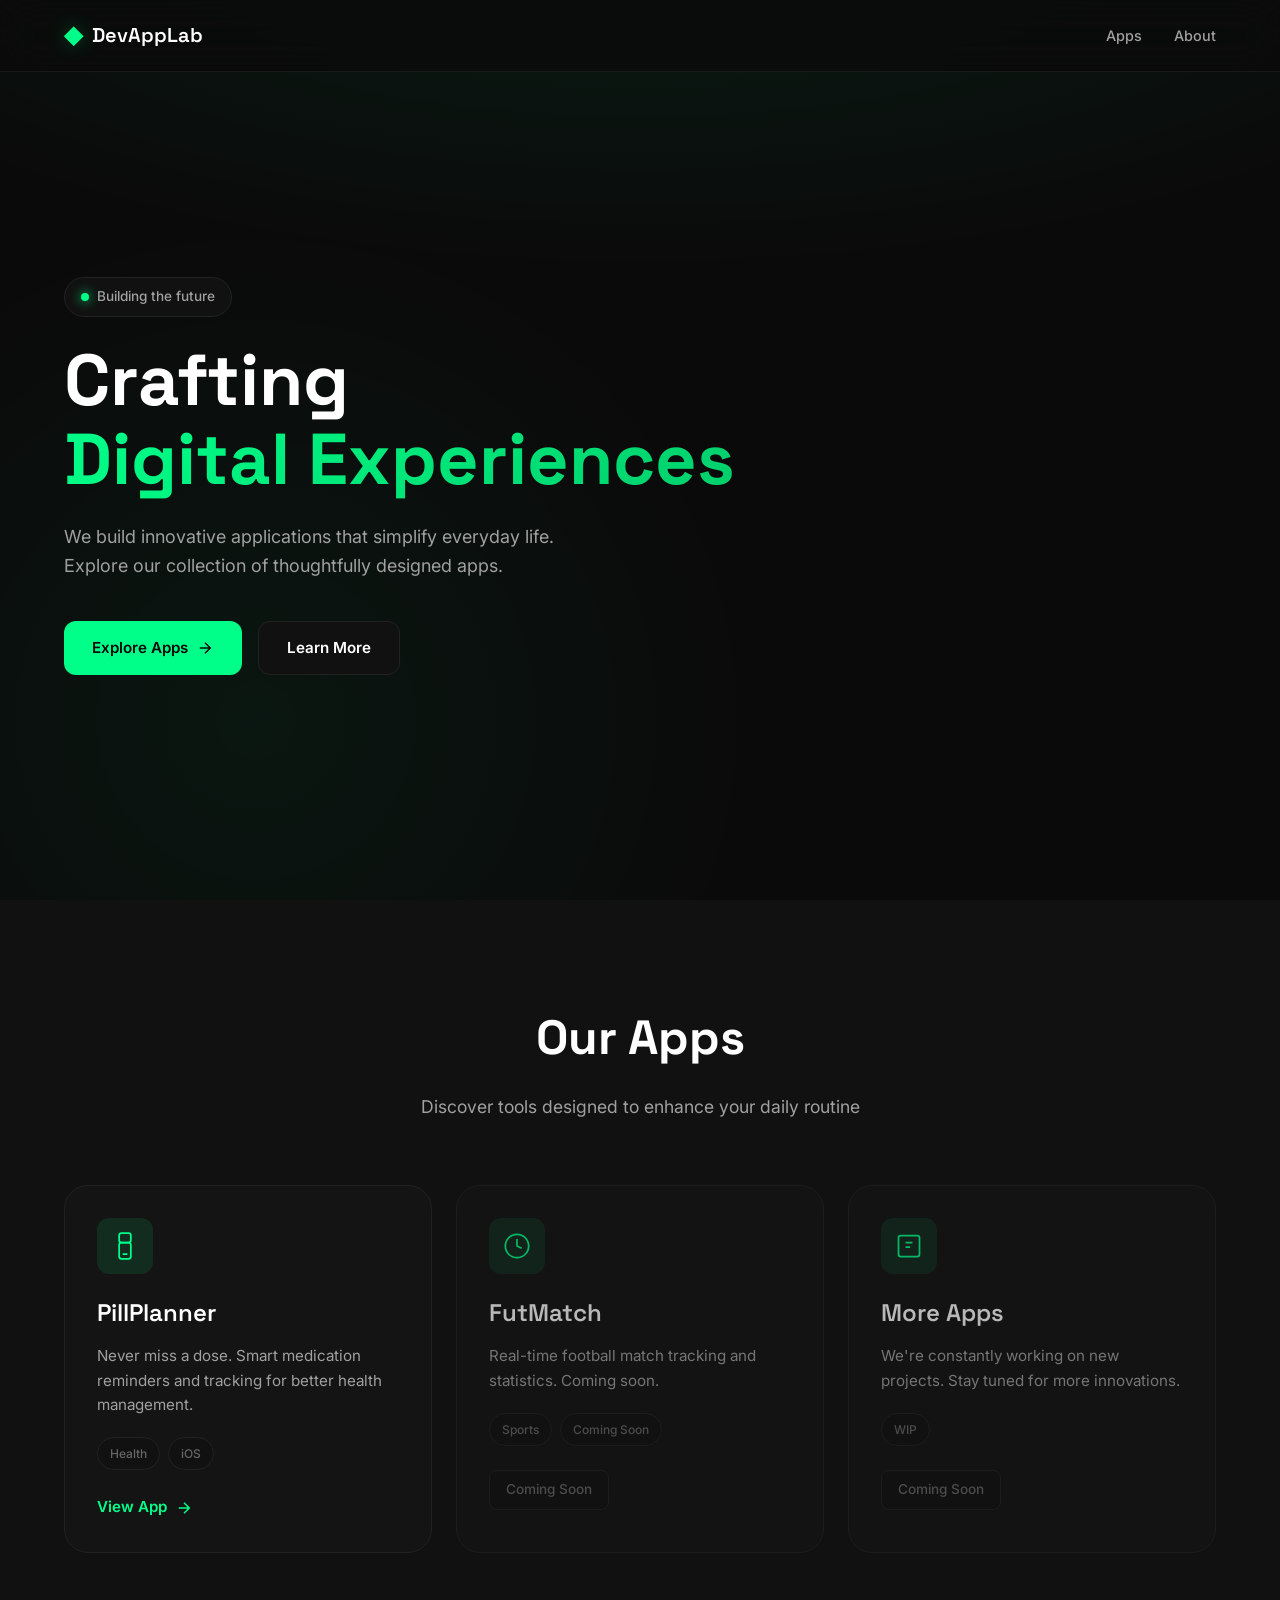
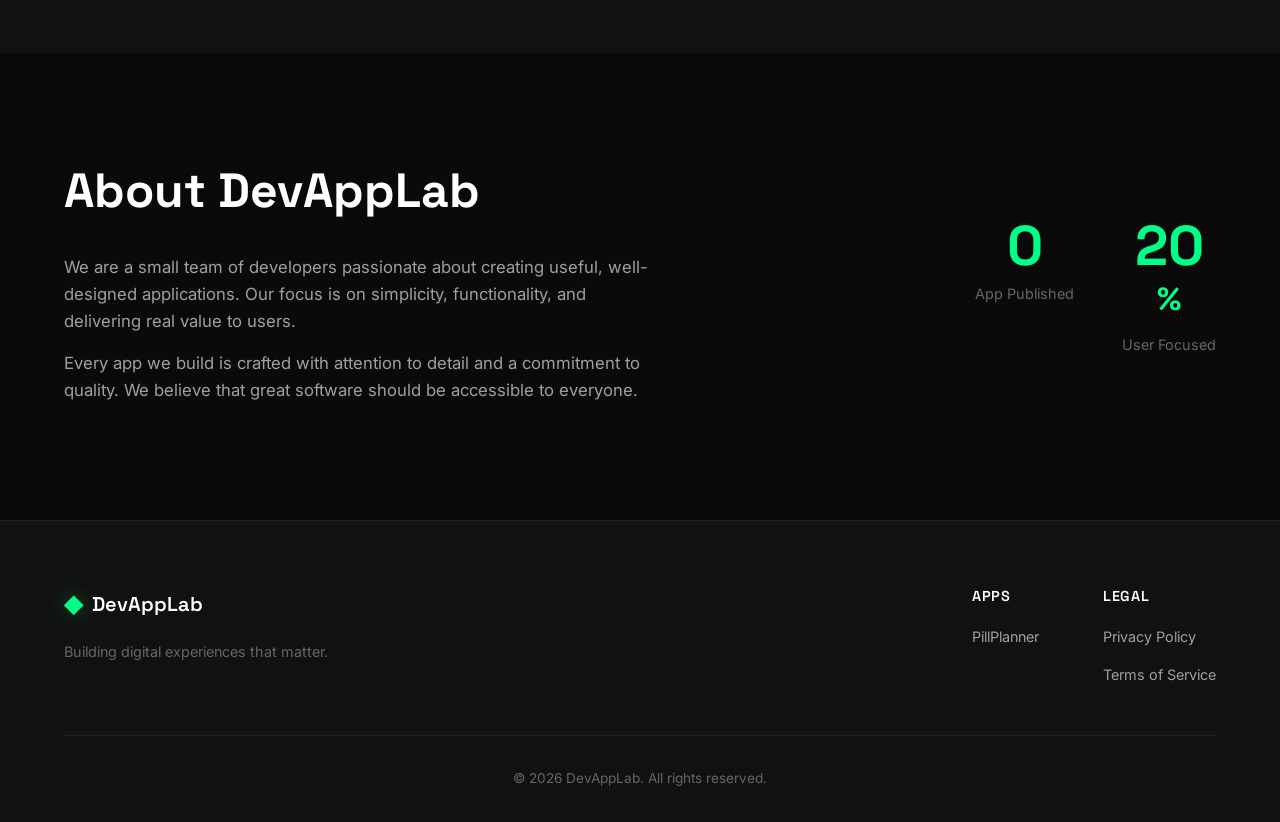
==== docs/index.html @ f52c8cb2 "Add files via upload" ====
<!DOCTYPE html>
<html lang="en">
<head>
    <meta charset="UTF-8">
    <meta name="viewport" content="width=device-width, initial-scale=1.0">
    <meta name="description" content="DevAppLab - Innovative apps for everyday life">
    <meta name="theme-color" content="#0a0a0a">
    <title>DevAppLab</title>
    <link rel="preconnect" href="https://fonts.googleapis.com">
    <link rel="preconnect" href="https://fonts.gstatic.com" crossorigin>
    <link href="https://fonts.googleapis.com/css2?family=Inter:wght@300;400;500;600;700&family=Space+Grotesk:wght@400;500;600;700&display=swap" rel="stylesheet">
    <link rel="stylesheet" href="css/styles.css">
</head>
<body>
    <header class="header">
        <nav class="nav container">
            <a href="/" class="logo">
                <span class="logo-icon">◆</span>
                <span class="logo-text">DevAppLab</span>
            </a>
            <ul class="nav-links">
                <li><a href="#apps" class="nav-link">Apps</a></li>
                <li><a href="#about" class="nav-link">About</a></li>
            </ul>
            <button class="nav-toggle" aria-label="Toggle navigation" aria-expanded="false">
                <span class="hamburger"></span>
            </button>
        </nav>
    </header>

    <main>
        <section class="hero">
            <div class="hero-bg"></div>
            <div class="container">
                <div class="hero-content">
                    <span class="hero-badge">
                        <span class="badge-dot"></span>
                        Building the future
                    </span>
                    <h1 class="hero-title">
                        <span class="title-main">Crafting</span>
                        <span class="title-accent">Digital Experiences</span>
                    </h1>
                    <p class="hero-description">
                        We build innovative applications that simplify everyday life. 
                        Explore our collection of thoughtfully designed apps.
                    </p>
                    <div class="hero-actions">
                        <a href="#apps" class="btn btn-primary">
                            <span>Explore Apps</span>
                            <svg class="btn-icon" viewBox="0 0 24 24" fill="none" stroke="currentColor" stroke-width="2">
                                <path d="M5 12h14M12 5l7 7-7 7"/>
                            </svg>
                        </a>
                        <a href="#about" class="btn btn-secondary">Learn More</a>
                    </div>
                </div>
            </div>
        </section>

        <section id="apps" class="apps">
            <div class="container">
                <div class="section-header">
                    <h2 class="section-title">Our Apps</h2>
                    <p class="section-subtitle">Discover tools designed to enhance your daily routine</p>
                </div>
                <div class="apps-grid">
                    <article class="app-card">
                        <div class="app-card-glow"></div>
                        <div class="app-card-content">
                            <div class="app-icon">
                                <svg viewBox="0 0 24 24" fill="none" stroke="currentColor" stroke-width="1.5">
                                    <path d="M9 1a2 2 0 0 0-2 2v4a2 2 0 0 0 2 2h6a2 2 0 0 0 2-2V3a2 2 0 0 0-2-2H9z"/>
                                    <path d="M9 9a2 2 0 0 0-2 2v10a2 2 0 0 0 2 2h6a2 2 0 0 0 2-2V11a2 2 0 0 0-2-2H9z"/>
                                    <path d="M10 19h4"/>
                                </svg>
                            </div>
                            <h3 class="app-name">PillPlanner</h3>
                            <p class="app-description">
                                Never miss a dose. Smart medication reminders and tracking for better health management.
                            </p>
                            <div class="app-tags">
                                <span class="tag">Health</span>
                                <span class="tag">iOS</span>
                            </div>
                            <a href="apps/pillplanner/" class="app-link">
                                <span>View App</span>
                                <svg viewBox="0 0 24 24" fill="none" stroke="currentColor" stroke-width="2">
                                    <path d="M5 12h14M12 5l7 7-7 7"/>
                                </svg>
                            </a>
                        </div>
                    </article>

                    <article class="app-card coming-soon">
                        <div class="app-card-glow"></div>
                        <div class="app-card-content">
                            <div class="app-icon">
                                <svg viewBox="0 0 24 24" fill="none" stroke="currentColor" stroke-width="1.5">
                                    <circle cx="12" cy="12" r="10"/>
                                    <path d="M12 6v6l4 2"/>
                                </svg>
                            </div>
                            <h3 class="app-name">FutMatch</h3>
                            <p class="app-description">
                                Real-time football match tracking and statistics. Coming soon.
                            </p>
                            <div class="app-tags">
                                <span class="tag">Sports</span>
                                <span class="tag">Coming Soon</span>
                            </div>
                            <span class="app-soon-badge">Coming Soon</span>
                        </div>
                    </article>

                    <article class="app-card coming-soon">
                        <div class="app-card-glow"></div>
                        <div class="app-card-content">
                            <div class="app-icon">
                                <svg viewBox="0 0 24 24" fill="none" stroke="currentColor" stroke-width="1.5">
                                    <rect x="3" y="3" width="18" height="18" rx="2"/>
                                    <path d="M9 9h6M9 13h4"/>
                                </svg>
                            </div>
                            <h3 class="app-name">More Apps</h3>
                            <p class="app-description">
                                We're constantly working on new projects. Stay tuned for more innovations.
                            </p>
                            <div class="app-tags">
                                <span class="tag">WIP</span>
                            </div>
                            <span class="app-soon-badge">Coming Soon</span>
                        </div>
                    </article>
                </div>
            </div>
        </section>

        <section id="about" class="about">
            <div class="container">
                <div class="about-content">
                    <div class="about-text">
                        <h2 class="section-title">About DevAppLab</h2>
                        <p class="about-description">
                            We are a small team of developers passionate about creating useful, 
                            well-designed applications. Our focus is on simplicity, functionality, 
                            and delivering real value to users.
                        </p>
                        <p class="about-description">
                            Every app we build is crafted with attention to detail and a commitment 
                            to quality. We believe that great software should be accessible to everyone.
                        </p>
                    </div>
                    <div class="about-stats">
                        <div class="stat">
                            <span class="stat-number" data-count="1">0</span>
                            <span class="stat-label">App Published</span>
                        </div>
                        <div class="stat">
                            <span class="stat-number" data-count="100">0</span>
                            <span class="stat-suffix">%</span>
                            <span class="stat-label">User Focused</span>
                        </div>
                    </div>
                </div>
            </div>
        </section>
    </main>

    <footer class="footer">
        <div class="container">
            <div class="footer-content">
                <div class="footer-brand">
                    <a href="/" class="logo">
                        <span class="logo-icon">◆</span>
                        <span class="logo-text">DevAppLab</span>
                    </a>
                    <p class="footer-tagline">Building digital experiences that matter.</p>
                </div>
                <div class="footer-links">
                    <div class="footer-column">
                        <h4 class="footer-heading">Apps</h4>
                        <ul>
                            <li><a href="apps/pillplanner/">PillPlanner</a></li>
                        </ul>
                    </div>
                    <div class="footer-column">
                        <h4 class="footer-heading">Legal</h4>
                        <ul>
                            <li><a href="apps/pillplanner/privacy.html">Privacy Policy</a></li>
                            <li><a href="apps/pillplanner/terms.html">Terms of Service</a></li>
                        </ul>
                    </div>
                </div>
            </div>
            <div class="footer-bottom">
                <p class="copyright">&copy; 2026 DevAppLab. All rights reserved.</p>
            </div>
        </div>
    </footer>

    <script src="js/main.js"></script>
</body>
</html>
---- docs/css/styles.css ----
:root {
    --color-bg: #0a0a0a;
    --color-bg-secondary: #111111;
    --color-bg-tertiary: #1a1a1a;
    --color-bg-card: #141414;
    
    --color-primary: #00ff88;
    --color-primary-dim: rgba(0, 255, 136, 0.1);
    --color-primary-glow: rgba(0, 255, 136, 0.3);
    
    --color-text: #ffffff;
    --color-text-secondary: #a0a0a0;
    --color-text-muted: #666666;
    
    --color-border: #222222;
    --color-border-subtle: #1a1a1a;
    
    --font-display: 'Space Grotesk', sans-serif;
    --font-body: 'Inter', sans-serif;
    
    --container-width: 1200px;
    --header-height: 72px;
    
    --radius-sm: 8px;
    --radius-md: 12px;
    --radius-lg: 16px;
    --radius-xl: 24px;
    
    --transition-fast: 150ms ease;
    --transition-base: 250ms ease;
    --transition-slow: 400ms ease;
}

*, *::before, *::after {
    margin: 0;
    padding: 0;
    box-sizing: border-box;
}

html {
    scroll-behavior: smooth;
}

body {
    font-family: var(--font-body);
    font-size: 16px;
    line-height: 1.6;
    color: var(--color-text);
    background-color: var(--color-bg);
    -webkit-font-smoothing: antialiased;
    -moz-osx-font-smoothing: grayscale;
}

a {
    color: inherit;
    text-decoration: none;
}

ul {
    list-style: none;
}

img {
    max-width: 100%;
    height: auto;
    display: block;
}

.container {
    width: 100%;
    max-width: var(--container-width);
    margin: 0 auto;
    padding: 0 24px;
}

.header {
    position: fixed;
    top: 0;
    left: 0;
    right: 0;
    height: var(--header-height);
    background: rgba(10, 10, 10, 0.8);
    backdrop-filter: blur(20px);
    -webkit-backdrop-filter: blur(20px);
    border-bottom: 1px solid var(--color-border-subtle);
    z-index: 1000;
}

.nav {
    display: flex;
    align-items: center;
    justify-content: space-between;
    height: 100%;
}

.logo {
    display: flex;
    align-items: center;
    gap: 10px;
    font-family: var(--font-display);
    font-weight: 600;
    font-size: 1.25rem;
}

.logo-icon {
    color: var(--color-primary);
    font-size: 1.5rem;
    text-shadow: 0 0 20px var(--color-primary-glow);
}

.nav-links {
    display: flex;
    align-items: center;
    gap: 32px;
}

.nav-link {
    font-size: 0.9rem;
    font-weight: 500;
    color: var(--color-text-secondary);
    transition: color var(--transition-fast);
}

.nav-link:hover {
    color: var(--color-primary);
}

.nav-toggle {
    display: none;
    width: 32px;
    height: 32px;
    background: none;
    border: none;
    cursor: pointer;
    position: relative;
}

.hamburger {
    display: block;
    width: 20px;
    height: 2px;
    background: var(--color-text);
    position: absolute;
    left: 50%;
    top: 50%;
    transform: translate(-50%, -50%);
    transition: background var(--transition-fast);
}

.hamburger::before,
.hamburger::after {
    content: '';
    display: block;
    width: 20px;
    height: 2px;
    background: var(--color-text);
    position: absolute;
    left: 0;
    transition: transform var(--transition-fast);
}

.hamburger::before {
    top: -6px;
}

.hamburger::after {
    bottom: -6px;
}

.nav-toggle[aria-expanded="true"] .hamburger {
    background: transparent;
}

.nav-toggle[aria-expanded="true"] .hamburger::before {
    transform: translateY(6px) rotate(45deg);
}

.nav-toggle[aria-expanded="true"] .hamburger::after {
    transform: translateY(-6px) rotate(-45deg);
}

.hero {
    position: relative;
    min-height: 100vh;
    display: flex;
    align-items: center;
    padding: calc(var(--header-height) + 60px) 0 80px;
    overflow: hidden;
}

.hero-bg {
    position: absolute;
    inset: 0;
    background: 
        radial-gradient(ellipse 80% 50% at 50% -20%, var(--color-primary-dim), transparent),
        radial-gradient(circle at 20% 80%, rgba(0, 255, 136, 0.05) 0%, transparent 40%);
    pointer-events: none;
}

.hero-content {
    max-width: 720px;
    position: relative;
    z-index: 1;
}

.hero-badge {
    display: inline-flex;
    align-items: center;
    gap: 8px;
    padding: 8px 16px;
    background: var(--color-bg-secondary);
    border: 1px solid var(--color-border);
    border-radius: 100px;
    font-size: 0.85rem;
    font-weight: 500;
    color: var(--color-text-secondary);
    margin-bottom: 24px;
}

.badge-dot {
    width: 8px;
    height: 8px;
    background: var(--color-primary);
    border-radius: 50%;
    box-shadow: 0 0 12px var(--color-primary);
    animation: pulse 2s ease-in-out infinite;
}

@keyframes pulse {
    0%, 100% { opacity: 1; }
    50% { opacity: 0.5; }
}

.hero-title {
    font-family: var(--font-display);
    font-size: clamp(2.5rem, 6vw, 4.5rem);
    font-weight: 700;
    line-height: 1.1;
    margin-bottom: 24px;
}

.title-main {
    display: block;
    color: var(--color-text);
}

.title-accent {
    display: block;
    background: linear-gradient(135deg, var(--color-primary) 0%, #00cc6a 100%);
    -webkit-background-clip: text;
    -webkit-text-fill-color: transparent;
    background-clip: text;
}

.hero-description {
    font-size: 1.125rem;
    color: var(--color-text-secondary);
    margin-bottom: 40px;
    max-width: 540px;
}

.hero-actions {
    display: flex;
    flex-wrap: wrap;
    gap: 16px;
}

.btn {
    display: inline-flex;
    align-items: center;
    gap: 8px;
    padding: 14px 28px;
    font-family: var(--font-body);
    font-size: 0.95rem;
    font-weight: 600;
    border-radius: var(--radius-md);
    border: none;
    cursor: pointer;
    transition: all var(--transition-base);
}

.btn-primary {
    background: var(--color-primary);
    color: var(--color-bg);
}

.btn-primary:hover {
    box-shadow: 0 0 30px var(--color-primary-glow);
    transform: translateY(-2px);
}

.btn-icon {
    width: 18px;
    height: 18px;
}

.btn-secondary {
    background: var(--color-bg-secondary);
    color: var(--color-text);
    border: 1px solid var(--color-border);
}

.btn-secondary:hover {
    background: var(--color-bg-tertiary);
    border-color: var(--color-text-muted);
}

.apps {
    padding: 100px 0;
    background: var(--color-bg-secondary);
}

.section-header {
    text-align: center;
    margin-bottom: 64px;
}

.section-title {
    font-family: var(--font-display);
    font-size: clamp(2rem, 4vw, 3rem);
    font-weight: 700;
    margin-bottom: 16px;
}

.section-subtitle {
    font-size: 1.1rem;
    color: var(--color-text-secondary);
    max-width: 500px;
    margin: 0 auto;
}

.apps-grid {
    display: grid;
    grid-template-columns: repeat(auto-fit, minmax(320px, 1fr));
    gap: 24px;
}

.app-card {
    position: relative;
    background: var(--color-bg-card);
    border: 1px solid var(--color-border);
    border-radius: var(--radius-xl);
    padding: 32px;
    overflow: hidden;
    transition: all var(--transition-base);
}

.app-card:hover {
    border-color: var(--color-primary);
    transform: translateY(-4px);
}

.app-card-glow {
    position: absolute;
    top: 0;
    left: 50%;
    transform: translateX(-50%);
    width: 200px;
    height: 200px;
    background: radial-gradient(circle, var(--color-primary-glow) 0%, transparent 70%);
    opacity: 0;
    transition: opacity var(--transition-base);
    pointer-events: none;
}

.app-card:hover .app-card-glow {
    opacity: 1;
}

.app-card-content {
    position: relative;
    z-index: 1;
}

.app-icon {
    width: 56px;
    height: 56px;
    background: var(--color-primary-dim);
    border-radius: var(--radius-md);
    display: flex;
    align-items: center;
    justify-content: center;
    margin-bottom: 20px;
}

.app-icon svg {
    width: 28px;
    height: 28px;
    color: var(--color-primary);
}

.app-name {
    font-family: var(--font-display);
    font-size: 1.5rem;
    font-weight: 600;
    margin-bottom: 12px;
}

.app-description {
    color: var(--color-text-secondary);
    font-size: 0.95rem;
    line-height: 1.6;
    margin-bottom: 20px;
}

.app-tags {
    display: flex;
    flex-wrap: wrap;
    gap: 8px;
    margin-bottom: 24px;
}

.tag {
    padding: 6px 12px;
    background: var(--color-bg-secondary);
    border: 1px solid var(--color-border);
    border-radius: 100px;
    font-size: 0.75rem;
    font-weight: 500;
    color: var(--color-text-muted);
}

.app-link {
    display: inline-flex;
    align-items: center;
    gap: 8px;
    color: var(--color-primary);
    font-weight: 600;
    font-size: 0.95rem;
    transition: gap var(--transition-fast);
}

.app-link:hover {
    gap: 12px;
}

.app-link svg {
    width: 18px;
    height: 18px;
}

.app-card.coming-soon {
    opacity: 0.7;
}

.app-card.coming-soon:hover {
    border-color: var(--color-border);
    transform: none;
}

.app-card.coming-soon:hover .app-card-glow {
    opacity: 0;
}

.app-soon-badge {
    display: inline-block;
    padding: 8px 16px;
    background: var(--color-bg-secondary);
    border: 1px solid var(--color-border);
    border-radius: var(--radius-sm);
    font-size: 0.85rem;
    font-weight: 500;
    color: var(--color-text-muted);
}

.about {
    padding: 100px 0;
}

.about-content {
    display: grid;
    grid-template-columns: 1fr auto;
    gap: 64px;
    align-items: center;
}

.about-text {
    max-width: 600px;
}

.about-text .section-title {
    text-align: left;
    margin-bottom: 24px;
}

.about-description {
    color: var(--color-text-secondary);
    font-size: 1.05rem;
    margin-bottom: 16px;
}

.about-stats {
    display: flex;
    gap: 48px;
}

.stat {
    text-align: center;
}

.stat-number {
    display: block;
    font-family: var(--font-display);
    font-size: 3.5rem;
    font-weight: 700;
    color: var(--color-primary);
    line-height: 1;
}

.stat-suffix {
    font-family: var(--font-display);
    font-size: 2rem;
    font-weight: 700;
    color: var(--color-primary);
}

.stat-label {
    display: block;
    font-size: 0.9rem;
    color: var(--color-text-muted);
    margin-top: 8px;
}

.footer {
    background: var(--color-bg-secondary);
    border-top: 1px solid var(--color-border);
    padding: 64px 0 32px;
}

.footer-content {
    display: flex;
    justify-content: space-between;
    gap: 48px;
    margin-bottom: 48px;
}

.footer-brand {
    max-width: 280px;
}

.footer-brand .logo {
    margin-bottom: 16px;
}

.footer-tagline {
    color: var(--color-text-muted);
    font-size: 0.9rem;
}

.footer-links {
    display: flex;
    gap: 64px;
}

.footer-column h4 {
    font-family: var(--font-display);
    font-size: 0.9rem;
    font-weight: 600;
    margin-bottom: 16px;
    text-transform: uppercase;
    letter-spacing: 0.05em;
}

.footer-column ul {
    display: flex;
    flex-direction: column;
    gap: 12px;
}

.footer-column a {
    color: var(--color-text-secondary);
    font-size: 0.9rem;
    transition: color var(--transition-fast);
}

.footer-column a:hover {
    color: var(--color-primary);
}

.footer-bottom {
    padding-top: 32px;
    border-top: 1px solid var(--color-border);
    text-align: center;
}

.copyright {
    font-size: 0.85rem;
    color: var(--color-text-muted);
}

@media (max-width: 900px) {
    .about-content {
        grid-template-columns: 1fr;
        gap: 48px;
    }
    
    .about-stats {
        justify-content: flex-start;
    }
}

@media (max-width: 768px) {
    .nav-links {
        position: fixed;
        top: var(--header-height);
        left: 0;
        right: 0;
        background: var(--color-bg);
        border-bottom: 1px solid var(--color-border);
        flex-direction: column;
        padding: 24px;
        gap: 16px;
        transform: translateY(-100%);
        opacity: 0;
        visibility: hidden;
        transition: all var(--transition-base);
    }
    
    .nav-links.active {
        transform: translateY(0);
        opacity: 1;
        visibility: visible;
    }
    
    .nav-toggle {
        display: block;
    }
    
    .hero {
        padding-top: calc(var(--header-height) + 40px);
        min-height: auto;
    }
    
    .hero-title {
        font-size: 2.25rem;
    }
    
    .hero-description {
        font-size: 1rem;
    }
    
    .apps {
        padding: 60px 0;
    }
    
    .apps-grid {
        grid-template-columns: 1fr;
    }
    
    .about {
        padding: 60px 0;
    }
    
    .about-stats {
        flex-direction: column;
        gap: 32px;
    }
    
    .footer-content {
        flex-direction: column;
    }
    
    .footer-links {
        flex-wrap: wrap;
        gap: 32px;
    }
}

@media (max-width: 480px) {
    .container {
        padding: 0 16px;
    }
    
    .hero-actions {
        flex-direction: column;
    }
    
    .btn {
        width: 100%;
        justify-content: center;
    }
    
    .app-card {
        padding: 24px;
    }
}
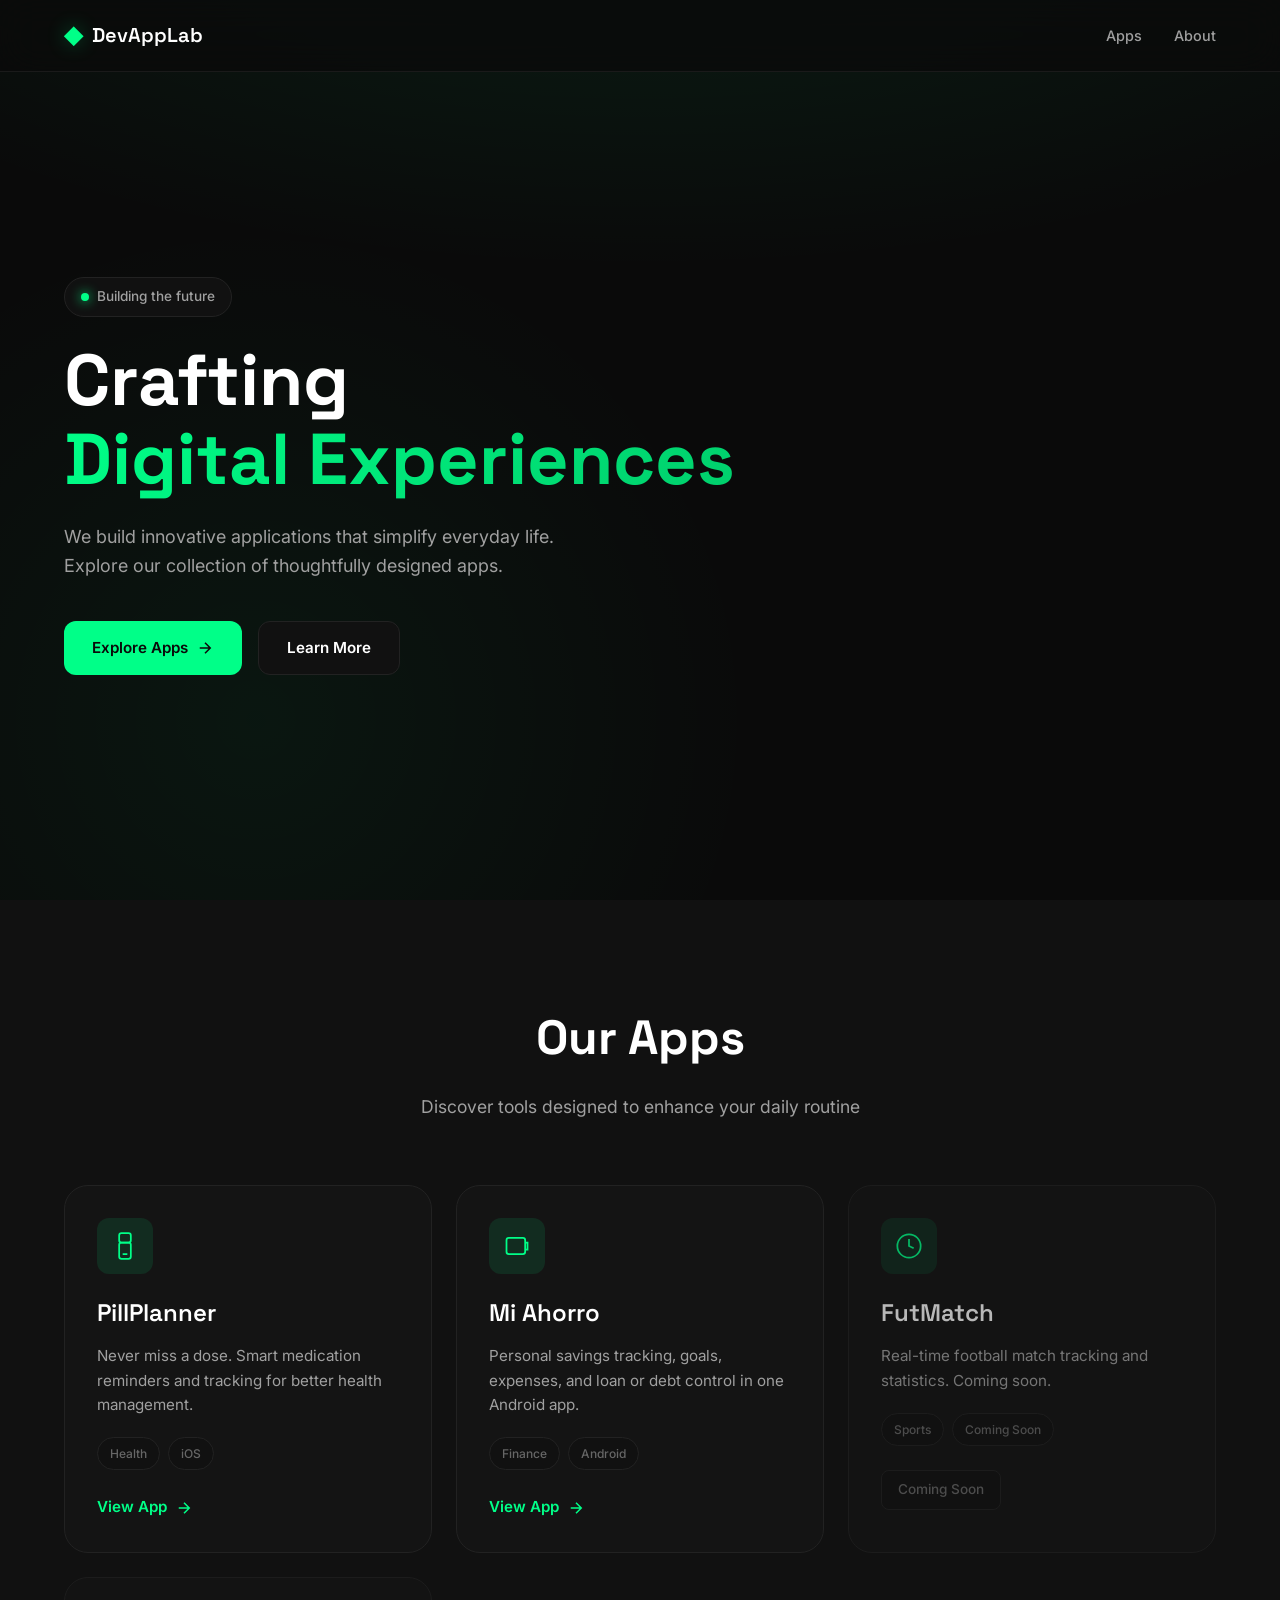
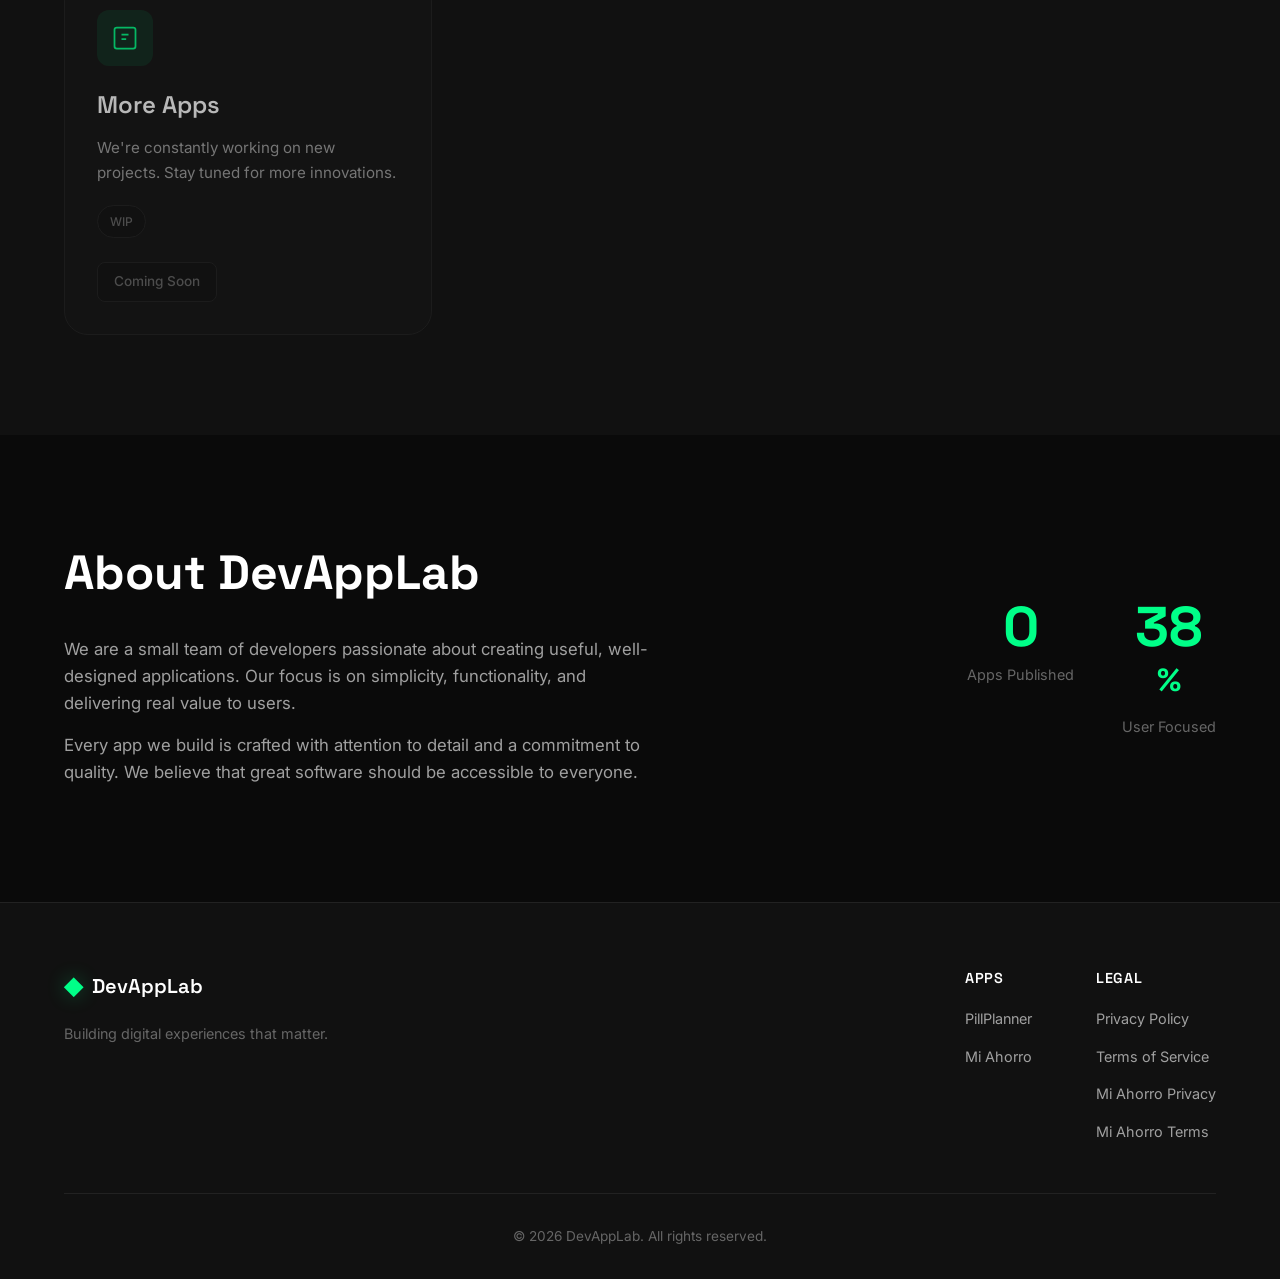
==== commit 3f1b3da1: "Update index.html" ====
--- a/docs/index.html
+++ b/docs/index.html
@@ -92,6 +92,33 @@
                         </div>
                     </article>
 
+                    <article class="app-card">
+                        <div class="app-card-glow"></div>
+                        <div class="app-card-content">
+                            <div class="app-icon">
+                                <svg viewBox="0 0 24 24" fill="none" stroke="currentColor" stroke-width="1.5">
+                                    <path d="M3 7a2 2 0 0 1 2-2h12a2 2 0 0 1 2 2v10a2 2 0 0 1-2 2H5a2 2 0 0 1-2-2z"/>
+                                    <path d="M16 12h.01"/>
+                                    <path d="M19 9h2v6h-2"/>
+                                </svg>
+                            </div>
+                            <h3 class="app-name">Mi Ahorro</h3>
+                            <p class="app-description">
+                                Personal savings tracking, goals, expenses, and loan or debt control in one Android app.
+                            </p>
+                            <div class="app-tags">
+                                <span class="tag">Finance</span>
+                                <span class="tag">Android</span>
+                            </div>
+                            <a href="apps/miahorro/" class="app-link">
+                                <span>View App</span>
+                                <svg viewBox="0 0 24 24" fill="none" stroke="currentColor" stroke-width="2">
+                                    <path d="M5 12h14M12 5l7 7-7 7"/>
+                                </svg>
+                            </a>
+                        </div>
+                    </article>
+
                     <article class="app-card coming-soon">
                         <div class="app-card-glow"></div>
                         <div class="app-card-content">
@@ -153,8 +180,8 @@
                     </div>
                     <div class="about-stats">
                         <div class="stat">
-                            <span class="stat-number" data-count="1">0</span>
-                            <span class="stat-label">App Published</span>
+                            <span class="stat-number" data-count="2">0</span>
+                            <span class="stat-label">Apps Published</span>
                         </div>
                         <div class="stat">
                             <span class="stat-number" data-count="100">0</span>
@@ -182,6 +209,7 @@
                         <h4 class="footer-heading">Apps</h4>
                         <ul>
                             <li><a href="apps/pillplanner/">PillPlanner</a></li>
+                            <li><a href="apps/miahorro/">Mi Ahorro</a></li>
                         </ul>
                     </div>
                     <div class="footer-column">
@@ -189,6 +217,8 @@
                         <ul>
                             <li><a href="apps/pillplanner/privacy.html">Privacy Policy</a></li>
                             <li><a href="apps/pillplanner/terms.html">Terms of Service</a></li>
+                            <li><a href="apps/miahorro/privacy.html">Mi Ahorro Privacy</a></li>
+                            <li><a href="apps/miahorro/terms.html">Mi Ahorro Terms</a></li>
                         </ul>
                     </div>
                 </div>
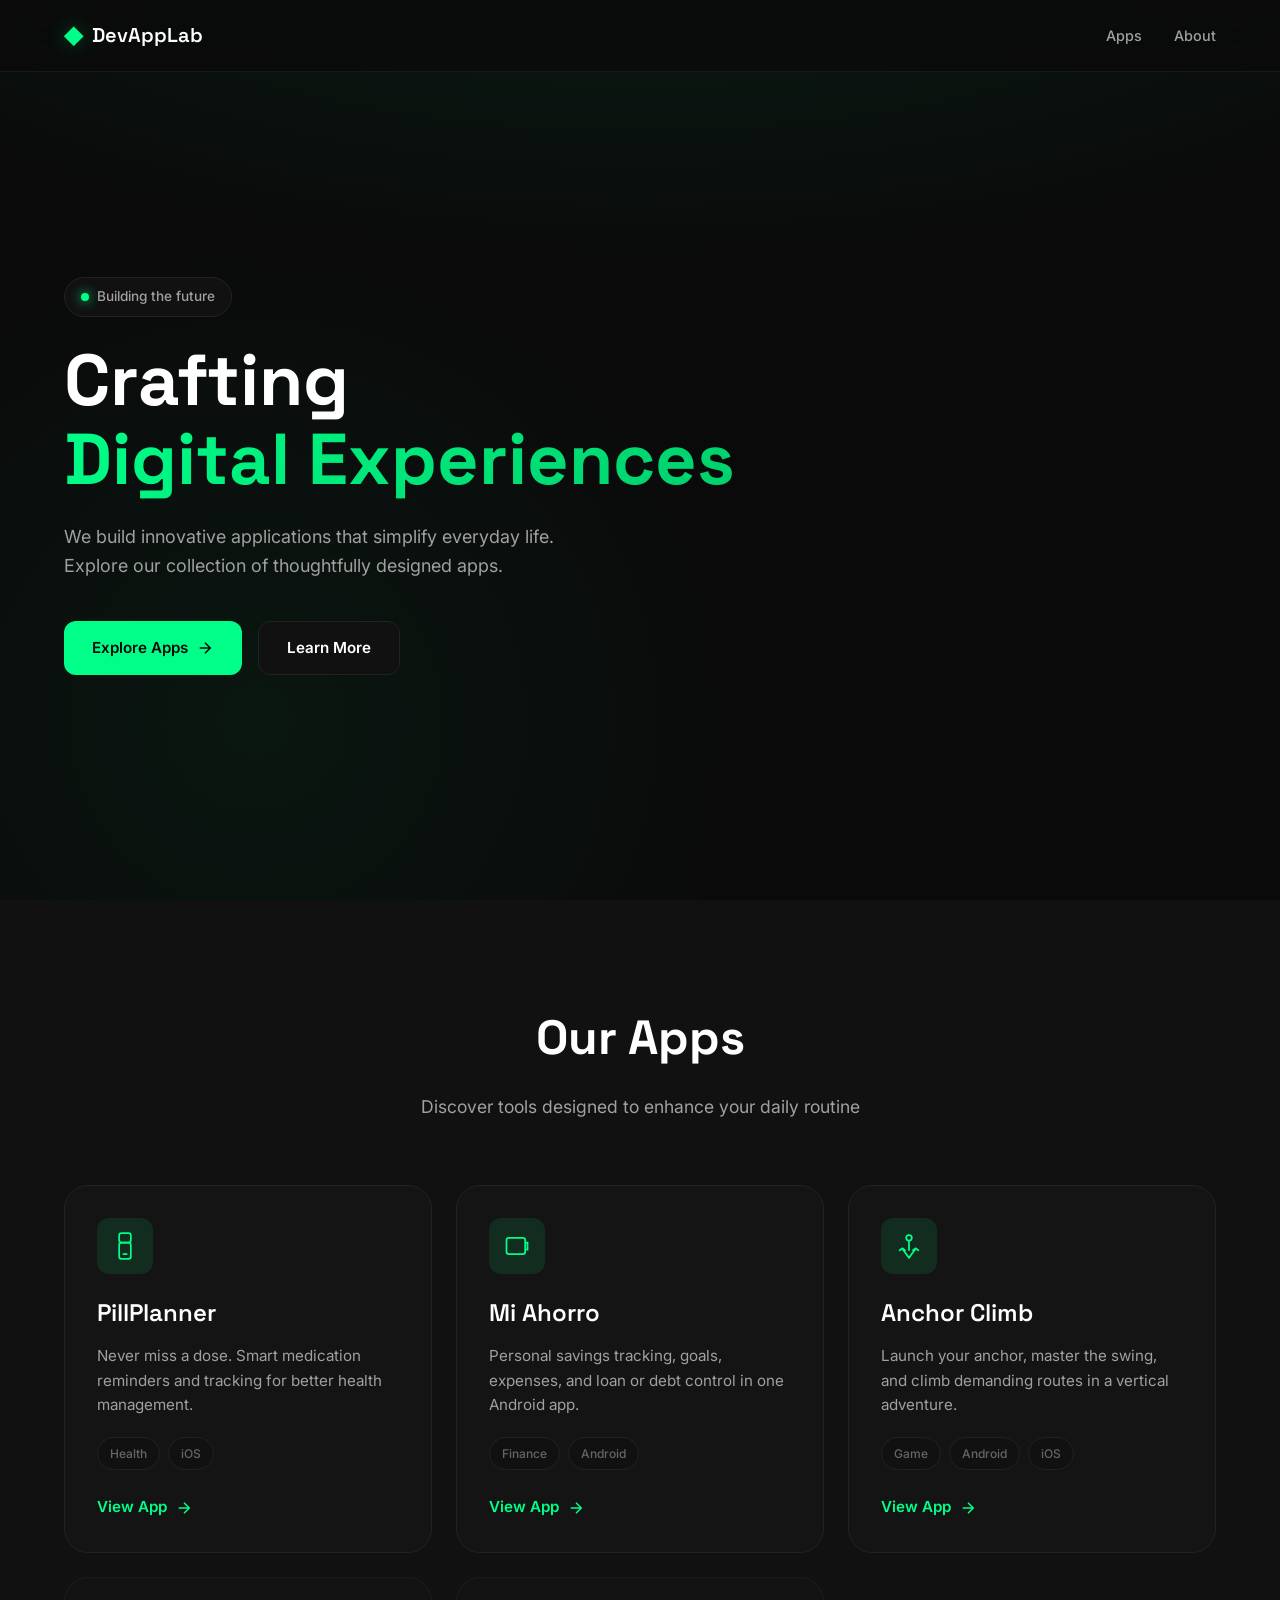
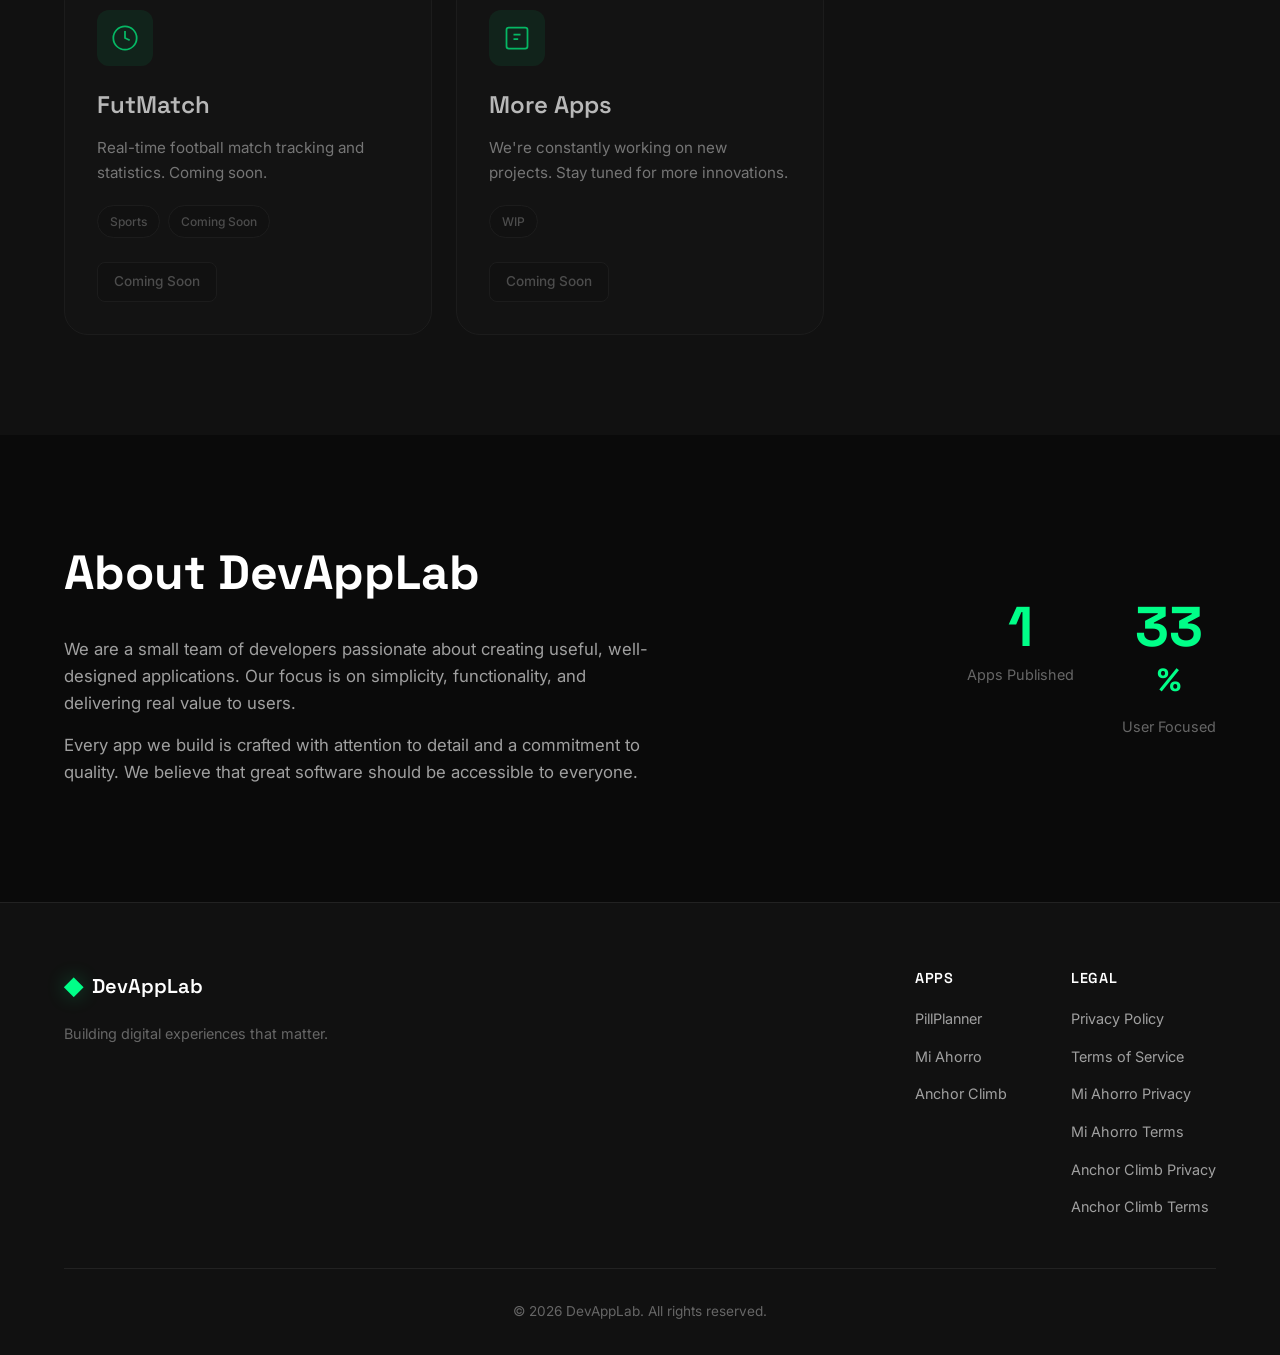
==== commit b33b4e15: "Update index.html" ====
--- a/docs/index.html
+++ b/docs/index.html
@@ -14,149 +14,75 @@
 <body>
     <header class="header">
         <nav class="nav container">
-            <a href="/" class="logo">
-                <span class="logo-icon">◆</span>
-                <span class="logo-text">DevAppLab</span>
-            </a>
-            <ul class="nav-links">
-                <li><a href="#apps" class="nav-link">Apps</a></li>
-                <li><a href="#about" class="nav-link">About</a></li>
-            </ul>
-            <button class="nav-toggle" aria-label="Toggle navigation" aria-expanded="false">
-                <span class="hamburger"></span>
-            </button>
+            <a href="/" class="logo"><span class="logo-icon">◆</span><span class="logo-text">DevAppLab</span></a>
+            <ul class="nav-links"><li><a href="#apps" class="nav-link">Apps</a></li><li><a href="#about" class="nav-link">About</a></li></ul>
+            <button class="nav-toggle" aria-label="Toggle navigation" aria-expanded="false"><span class="hamburger"></span></button>
         </nav>
     </header>
 
     <main>
         <section class="hero">
             <div class="hero-bg"></div>
-            <div class="container">
-                <div class="hero-content">
-                    <span class="hero-badge">
-                        <span class="badge-dot"></span>
-                        Building the future
-                    </span>
-                    <h1 class="hero-title">
-                        <span class="title-main">Crafting</span>
-                        <span class="title-accent">Digital Experiences</span>
-                    </h1>
-                    <p class="hero-description">
-                        We build innovative applications that simplify everyday life. 
-                        Explore our collection of thoughtfully designed apps.
-                    </p>
-                    <div class="hero-actions">
-                        <a href="#apps" class="btn btn-primary">
-                            <span>Explore Apps</span>
-                            <svg class="btn-icon" viewBox="0 0 24 24" fill="none" stroke="currentColor" stroke-width="2">
-                                <path d="M5 12h14M12 5l7 7-7 7"/>
-                            </svg>
-                        </a>
-                        <a href="#about" class="btn btn-secondary">Learn More</a>
-                    </div>
+            <div class="container"><div class="hero-content">
+                <span class="hero-badge"><span class="badge-dot"></span>Building the future</span>
+                <h1 class="hero-title"><span class="title-main">Crafting</span><span class="title-accent">Digital Experiences</span></h1>
+                <p class="hero-description">We build innovative applications that simplify everyday life. Explore our collection of thoughtfully designed apps.</p>
+                <div class="hero-actions">
+                    <a href="#apps" class="btn btn-primary"><span>Explore Apps</span><svg class="btn-icon" viewBox="0 0 24 24" fill="none" stroke="currentColor" stroke-width="2"><path d="M5 12h14M12 5l7 7-7 7"/></svg></a>
+                    <a href="#about" class="btn btn-secondary">Learn More</a>
                 </div>
-            </div>
+            </div></div>
         </section>
 
         <section id="apps" class="apps">
             <div class="container">
-                <div class="section-header">
-                    <h2 class="section-title">Our Apps</h2>
-                    <p class="section-subtitle">Discover tools designed to enhance your daily routine</p>
-                </div>
+                <div class="section-header"><h2 class="section-title">Our Apps</h2><p class="section-subtitle">Discover tools designed to enhance your daily routine</p></div>
                 <div class="apps-grid">
                     <article class="app-card">
-                        <div class="app-card-glow"></div>
-                        <div class="app-card-content">
-                            <div class="app-icon">
-                                <svg viewBox="0 0 24 24" fill="none" stroke="currentColor" stroke-width="1.5">
-                                    <path d="M9 1a2 2 0 0 0-2 2v4a2 2 0 0 0 2 2h6a2 2 0 0 0 2-2V3a2 2 0 0 0-2-2H9z"/>
-                                    <path d="M9 9a2 2 0 0 0-2 2v10a2 2 0 0 0 2 2h6a2 2 0 0 0 2-2V11a2 2 0 0 0-2-2H9z"/>
-                                    <path d="M10 19h4"/>
-                                </svg>
-                            </div>
+                        <div class="app-card-glow"></div><div class="app-card-content">
+                            <div class="app-icon"><svg viewBox="0 0 24 24" fill="none" stroke="currentColor" stroke-width="1.5"><path d="M9 1a2 2 0 0 0-2 2v4a2 2 0 0 0 2 2h6a2 2 0 0 0 2-2V3a2 2 0 0 0-2-2H9z"/><path d="M9 9a2 2 0 0 0-2 2v10a2 2 0 0 0 2 2h6a2 2 0 0 0 2-2V11a2 2 0 0 0-2-2H9z"/><path d="M10 19h4"/></svg></div>
                             <h3 class="app-name">PillPlanner</h3>
-                            <p class="app-description">
-                                Never miss a dose. Smart medication reminders and tracking for better health management.
-                            </p>
-                            <div class="app-tags">
-                                <span class="tag">Health</span>
-                                <span class="tag">iOS</span>
-                            </div>
-                            <a href="apps/pillplanner/" class="app-link">
-                                <span>View App</span>
-                                <svg viewBox="0 0 24 24" fill="none" stroke="currentColor" stroke-width="2">
-                                    <path d="M5 12h14M12 5l7 7-7 7"/>
-                                </svg>
-                            </a>
+                            <p class="app-description">Never miss a dose. Smart medication reminders and tracking for better health management.</p>
+                            <div class="app-tags"><span class="tag">Health</span><span class="tag">iOS</span></div>
+                            <a href="apps/pillplanner/" class="app-link"><span>View App</span><svg viewBox="0 0 24 24" fill="none" stroke="currentColor" stroke-width="2"><path d="M5 12h14M12 5l7 7-7 7"/></svg></a>
                         </div>
                     </article>
 
                     <article class="app-card">
-                        <div class="app-card-glow"></div>
-                        <div class="app-card-content">
-                            <div class="app-icon">
-                                <svg viewBox="0 0 24 24" fill="none" stroke="currentColor" stroke-width="1.5">
-                                    <path d="M3 7a2 2 0 0 1 2-2h12a2 2 0 0 1 2 2v10a2 2 0 0 1-2 2H5a2 2 0 0 1-2-2z"/>
-                                    <path d="M16 12h.01"/>
-                                    <path d="M19 9h2v6h-2"/>
-                                </svg>
-                            </div>
+                        <div class="app-card-glow"></div><div class="app-card-content">
+                            <div class="app-icon"><svg viewBox="0 0 24 24" fill="none" stroke="currentColor" stroke-width="1.5"><path d="M3 7a2 2 0 0 1 2-2h12a2 2 0 0 1 2 2v10a2 2 0 0 1-2 2H5a2 2 0 0 1-2-2z"/><path d="M16 12h.01"/><path d="M19 9h2v6h-2"/></svg></div>
                             <h3 class="app-name">Mi Ahorro</h3>
-                            <p class="app-description">
-                                Personal savings tracking, goals, expenses, and loan or debt control in one Android app.
-                            </p>
-                            <div class="app-tags">
-                                <span class="tag">Finance</span>
-                                <span class="tag">Android</span>
-                            </div>
-                            <a href="apps/miahorro/" class="app-link">
-                                <span>View App</span>
-                                <svg viewBox="0 0 24 24" fill="none" stroke="currentColor" stroke-width="2">
-                                    <path d="M5 12h14M12 5l7 7-7 7"/>
-                                </svg>
-                            </a>
+                            <p class="app-description">Personal savings tracking, goals, expenses, and loan or debt control in one Android app.</p>
+                            <div class="app-tags"><span class="tag">Finance</span><span class="tag">Android</span></div>
+                            <a href="apps/miahorro/" class="app-link"><span>View App</span><svg viewBox="0 0 24 24" fill="none" stroke="currentColor" stroke-width="2"><path d="M5 12h14M12 5l7 7-7 7"/></svg></a>
+                        </div>
+                    </article>
+
+                    <article class="app-card">
+                        <div class="app-card-glow"></div><div class="app-card-content">
+                            <div class="app-icon"><svg viewBox="0 0 24 24" fill="none" stroke="currentColor" stroke-width="1.5"><circle cx="12" cy="5" r="2.4"/><path d="M12 7.5v8.5M6 14l6 8 6-8M3.5 16l2.8-2 2.8 2M20.5 16l-2.8-2-2.8 2"/></svg></div>
+                            <h3 class="app-name">Anchor Climb</h3>
+                            <p class="app-description">Launch your anchor, master the swing, and climb demanding routes in a vertical adventure.</p>
+                            <div class="app-tags"><span class="tag">Game</span><span class="tag">Android</span><span class="tag">iOS</span></div>
+                            <a href="apps/anchorclimb/" class="app-link"><span>View App</span><svg viewBox="0 0 24 24" fill="none" stroke="currentColor" stroke-width="2"><path d="M5 12h14M12 5l7 7-7 7"/></svg></a>
                         </div>
                     </article>
 
                     <article class="app-card coming-soon">
-                        <div class="app-card-glow"></div>
-                        <div class="app-card-content">
-                            <div class="app-icon">
-                                <svg viewBox="0 0 24 24" fill="none" stroke="currentColor" stroke-width="1.5">
-                                    <circle cx="12" cy="12" r="10"/>
-                                    <path d="M12 6v6l4 2"/>
-                                </svg>
-                            </div>
+                        <div class="app-card-glow"></div><div class="app-card-content">
+                            <div class="app-icon"><svg viewBox="0 0 24 24" fill="none" stroke="currentColor" stroke-width="1.5"><circle cx="12" cy="12" r="10"/><path d="M12 6v6l4 2"/></svg></div>
                             <h3 class="app-name">FutMatch</h3>
-                            <p class="app-description">
-                                Real-time football match tracking and statistics. Coming soon.
-                            </p>
-                            <div class="app-tags">
-                                <span class="tag">Sports</span>
-                                <span class="tag">Coming Soon</span>
-                            </div>
-                            <span class="app-soon-badge">Coming Soon</span>
+                            <p class="app-description">Real-time football match tracking and statistics. Coming soon.</p>
+                            <div class="app-tags"><span class="tag">Sports</span><span class="tag">Coming Soon</span></div><span class="app-soon-badge">Coming Soon</span>
                         </div>
                     </article>
 
                     <article class="app-card coming-soon">
-                        <div class="app-card-glow"></div>
-                        <div class="app-card-content">
-                            <div class="app-icon">
-                                <svg viewBox="0 0 24 24" fill="none" stroke="currentColor" stroke-width="1.5">
-                                    <rect x="3" y="3" width="18" height="18" rx="2"/>
-                                    <path d="M9 9h6M9 13h4"/>
-                                </svg>
-                            </div>
+                        <div class="app-card-glow"></div><div class="app-card-content">
+                            <div class="app-icon"><svg viewBox="0 0 24 24" fill="none" stroke="currentColor" stroke-width="1.5"><rect x="3" y="3" width="18" height="18" rx="2"/><path d="M9 9h6M9 13h4"/></svg></div>
                             <h3 class="app-name">More Apps</h3>
-                            <p class="app-description">
-                                We're constantly working on new projects. Stay tuned for more innovations.
-                            </p>
-                            <div class="app-tags">
-                                <span class="tag">WIP</span>
-                            </div>
-                            <span class="app-soon-badge">Coming Soon</span>
+                            <p class="app-description">We're constantly working on new projects. Stay tuned for more innovations.</p>
+                            <div class="app-tags"><span class="tag">WIP</span></div><span class="app-soon-badge">Coming Soon</span>
                         </div>
                     </article>
                 </div>
@@ -164,71 +90,22 @@
         </section>
 
         <section id="about" class="about">
-            <div class="container">
-                <div class="about-content">
-                    <div class="about-text">
-                        <h2 class="section-title">About DevAppLab</h2>
-                        <p class="about-description">
-                            We are a small team of developers passionate about creating useful, 
-                            well-designed applications. Our focus is on simplicity, functionality, 
-                            and delivering real value to users.
-                        </p>
-                        <p class="about-description">
-                            Every app we build is crafted with attention to detail and a commitment 
-                            to quality. We believe that great software should be accessible to everyone.
-                        </p>
-                    </div>
-                    <div class="about-stats">
-                        <div class="stat">
-                            <span class="stat-number" data-count="2">0</span>
-                            <span class="stat-label">Apps Published</span>
-                        </div>
-                        <div class="stat">
-                            <span class="stat-number" data-count="100">0</span>
-                            <span class="stat-suffix">%</span>
-                            <span class="stat-label">User Focused</span>
-                        </div>
-                    </div>
-                </div>
-            </div>
+            <div class="container"><div class="about-content">
+                <div class="about-text"><h2 class="section-title">About DevAppLab</h2><p class="about-description">We are a small team of developers passionate about creating useful, well-designed applications. Our focus is on simplicity, functionality, and delivering real value to users.</p><p class="about-description">Every app we build is crafted with attention to detail and a commitment to quality. We believe that great software should be accessible to everyone.</p></div>
+                <div class="about-stats"><div class="stat"><span class="stat-number" data-count="3">0</span><span class="stat-label">Apps Published</span></div><div class="stat"><span class="stat-number" data-count="100">0</span><span class="stat-suffix">%</span><span class="stat-label">User Focused</span></div></div>
+            </div></div>
         </section>
     </main>
 
     <footer class="footer">
-        <div class="container">
-            <div class="footer-content">
-                <div class="footer-brand">
-                    <a href="/" class="logo">
-                        <span class="logo-icon">◆</span>
-                        <span class="logo-text">DevAppLab</span>
-                    </a>
-                    <p class="footer-tagline">Building digital experiences that matter.</p>
-                </div>
-                <div class="footer-links">
-                    <div class="footer-column">
-                        <h4 class="footer-heading">Apps</h4>
-                        <ul>
-                            <li><a href="apps/pillplanner/">PillPlanner</a></li>
-                            <li><a href="apps/miahorro/">Mi Ahorro</a></li>
-                        </ul>
-                    </div>
-                    <div class="footer-column">
-                        <h4 class="footer-heading">Legal</h4>
-                        <ul>
-                            <li><a href="apps/pillplanner/privacy.html">Privacy Policy</a></li>
-                            <li><a href="apps/pillplanner/terms.html">Terms of Service</a></li>
-                            <li><a href="apps/miahorro/privacy.html">Mi Ahorro Privacy</a></li>
-                            <li><a href="apps/miahorro/terms.html">Mi Ahorro Terms</a></li>
-                        </ul>
-                    </div>
-                </div>
+        <div class="container"><div class="footer-content">
+            <div class="footer-brand"><a href="/" class="logo"><span class="logo-icon">◆</span><span class="logo-text">DevAppLab</span></a><p class="footer-tagline">Building digital experiences that matter.</p></div>
+            <div class="footer-links">
+                <div class="footer-column"><h4 class="footer-heading">Apps</h4><ul><li><a href="apps/pillplanner/">PillPlanner</a></li><li><a href="apps/miahorro/">Mi Ahorro</a></li><li><a href="apps/anchorclimb/">Anchor Climb</a></li></ul></div>
+                <div class="footer-column"><h4 class="footer-heading">Legal</h4><ul><li><a href="apps/pillplanner/privacy.html">Privacy Policy</a></li><li><a href="apps/pillplanner/terms.html">Terms of Service</a></li><li><a href="apps/miahorro/privacy.html">Mi Ahorro Privacy</a></li><li><a href="apps/miahorro/terms.html">Mi Ahorro Terms</a></li><li><a href="apps/anchorclimb/privacy.html">Anchor Climb Privacy</a></li><li><a href="apps/anchorclimb/terms.html">Anchor Climb Terms</a></li></ul></div>
             </div>
-            <div class="footer-bottom">
-                <p class="copyright">&copy; 2026 DevAppLab. All rights reserved.</p>
-            </div>
-        </div>
+        </div><div class="footer-bottom"><p class="copyright">&copy; 2026 DevAppLab. All rights reserved.</p></div></div>
     </footer>
-
     <script src="js/main.js"></script>
 </body>
 </html>
